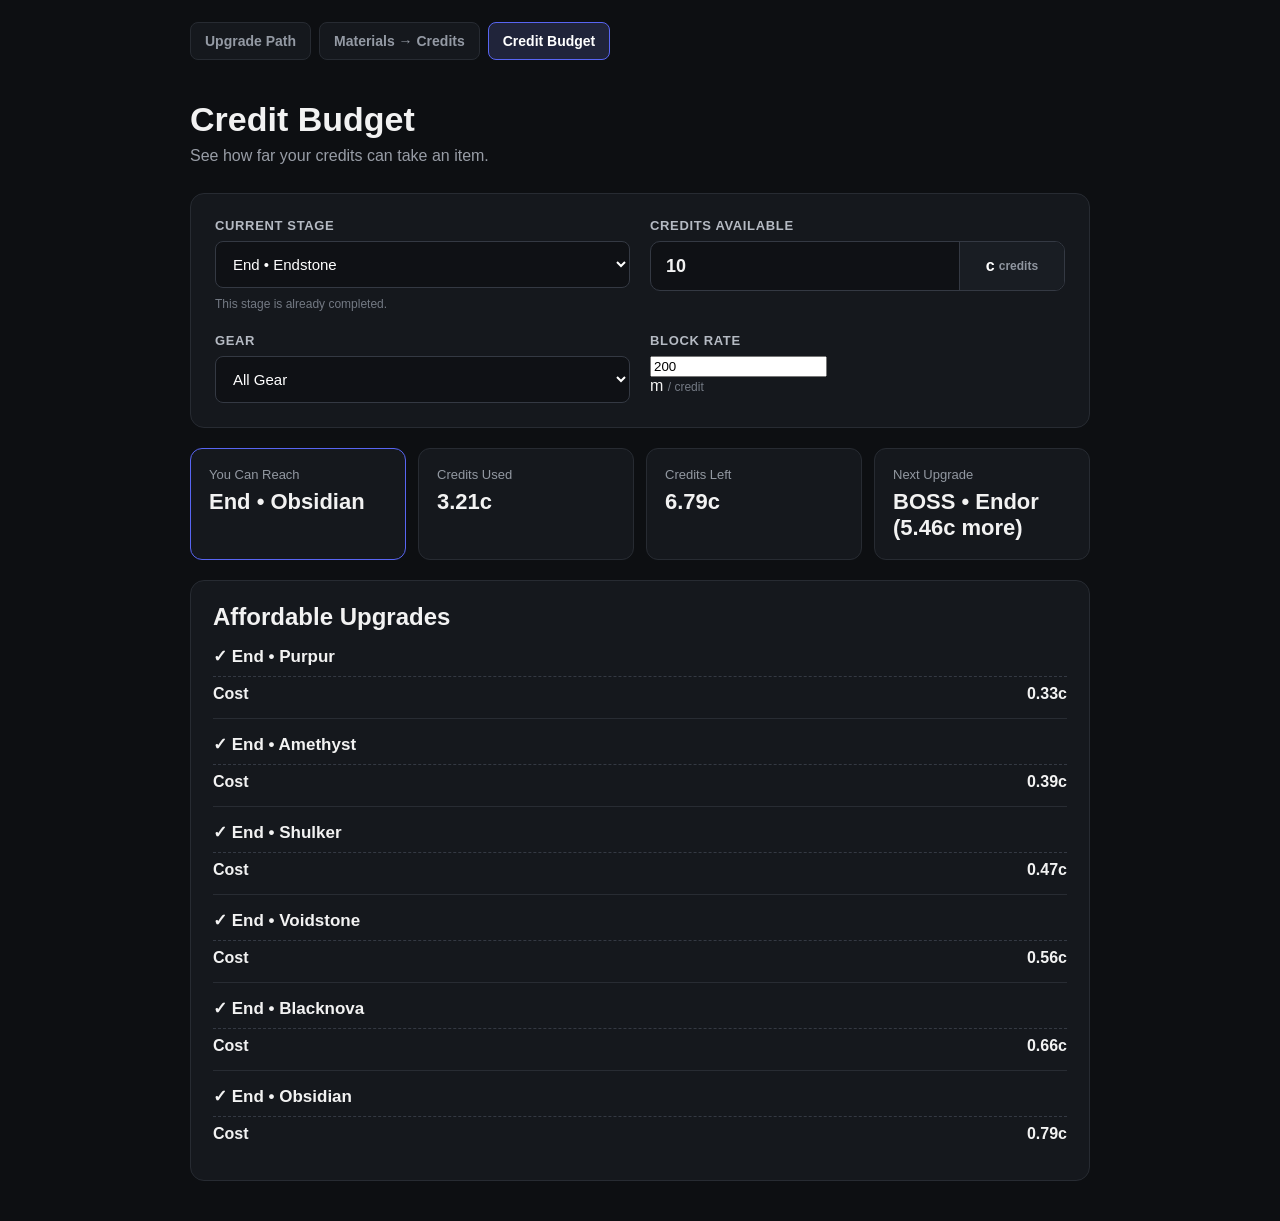
==== budget.html @ 12e3d267 "Update budget.html" ====
<!DOCTYPE html>
<html lang="en">

<head>

    <meta charset="UTF-8">

    <meta
        name="viewport"
        content="width=device-width, initial-scale=1.0"
    >

    <title>Credit Budget Calculator</title>

    <link rel="stylesheet" href="style.css">

</head>

<body>

    <nav class="site-nav">

        <a href="index.html">
            Upgrade Path
        </a>

        <a href="materials.html">
            Materials → Credits
        </a>

        <a href="budget.html" class="active">
            Credit Budget
        </a>

    </nav>

    <main class="container">

        <header>

            <h1>Credit Budget</h1>

            <p>
                See how far your credits can take an item.
            </p>

        </header>

        <section class="calculator">

            <div class="field">

                <label for="budgetCurrentStage">
                    Current Stage
                </label>

                <select id="budgetCurrentStage"></select>

                <small>
                    This stage is already completed.
                </small>

            </div>


<div class="field">

    <label for="creditBudget">
        Credits Available
    </label>

    <div class="rate-control">

        <input
            id="creditBudget"
            type="number"
            value="10"
            min="0"
            step="0.01"
            placeholder="10"
        >

        <div class="rate-unit">
            <strong>c</strong>
            <span>credits</span>
        </div>

    </div>

</div>


            <div class="field">

                <label for="budgetGear">
                    Gear
                </label>

                <select id="budgetGear">

                    <option value="all">
                        All Gear
                    </option>

                    <option value="sword">
                        Sword
                    </option>

                    <option value="pickaxe">
                        Pickaxe
                    </option>

                    <option value="axe">
                        Axe
                    </option>

                    <option value="shovel">
                        Shovel
                    </option>

                    <option value="armor">
                        Armor
                    </option>

                    <option value="charm">
                        Charm
                    </option>

                </select>

            </div>


            <div class="field">

                <label for="budgetBlockRate">
                    Block Rate
                </label>

                <div class="block-rate-input">

                    <input
                        id="budgetBlockRate"
                        type="number"
                        value="200"
                        min="0.01"
                        step="0.01"
                    >

                    <div class="block-rate-unit">

                        <span>m</span>

                        <small>
                            / credit
                        </small>

                    </div>

                </div>

            </div>

        </section>


        <section class="results">

            <div class="result-card total">

                <span>You Can Reach</span>

                <strong id="budgetReach">
                    —
                </strong>

            </div>


            <div class="result-card">

                <span>Credits Used</span>

                <strong id="budgetUsed">
                    0c
                </strong>

            </div>


            <div class="result-card">

                <span>Credits Left</span>

                <strong id="budgetLeft">
                    0c
                </strong>

            </div>


            <div class="result-card">

                <span>Next Upgrade</span>

                <strong id="budgetNext">
                    —
                </strong>

            </div>

        </section>


        <section class="breakdown-section">

            <div class="breakdown-header">

                <h2>Affordable Upgrades</h2>

            </div>

            <div id="budgetBreakdown"></div>

        </section>

    </main>


    <script src="data.js"></script>
    <script src="budget.js"></script>

</body>

</html>
---- style.css ----
* {
    box-sizing: border-box;
}

body {
    margin: 0;
    background: #0d0f12;
    color: #f2f2f2;
    font-family: Arial, Helvetica, sans-serif;
}

.container {
    width: min(900px, calc(100% - 32px));
    margin: 40px auto;
}

header {
    margin-bottom: 28px;
}

h1 {
    margin: 0;
    font-size: 34px;
}

header p {
    color: #989da6;
    margin-top: 8px;
}

.calculator {
    background: #15181d;
    border: 1px solid #272b32;
    border-radius: 14px;

    padding: 24px;

    display: grid;
    grid-template-columns: 1fr 1fr;
    gap: 20px;
}

.field {
    display: flex;
    flex-direction: column;
    gap: 8px;
}

.field label {
    font-size: 13px;
    font-weight: bold;
    color: #b5bac3;
    text-transform: uppercase;
    letter-spacing: .05em;
}

select {
    width: 100%;
    padding: 13px;

    color: white;
    background: #0f1115;

    border: 1px solid #343943;
    border-radius: 8px;

    font-size: 15px;
}

.results {
    margin-top: 20px;

    display: grid;
    grid-template-columns: repeat(4, 1fr);
    gap: 12px;
}

.result-card {
    background: #15181d;
    border: 1px solid #272b32;
    border-radius: 12px;

    padding: 18px;

    display: flex;
    flex-direction: column;
    gap: 7px;
}

.result-card span {
    color: #9298a1;
    font-size: 13px;
}

.result-card strong {
    font-size: 22px;
}

.result-card.total {
    border-color: #5865f2;
}

.breakdown-section {
    margin-top: 20px;

    background: #15181d;
    border: 1px solid #272b32;
    border-radius: 14px;

    padding: 22px;
}

.breakdown-header {
    display: flex;
    justify-content: space-between;
    align-items: center;
}

.breakdown-header h2 {
    margin: 0;
}

button {
    padding: 8px 13px;

    color: white;
    background: #242830;

    border: 1px solid #383e49;
    border-radius: 7px;

    cursor: pointer;
}

.world-title {
    margin-top: 28px;
    margin-bottom: 10px;

    color: #aaa;
    font-size: 13px;

    text-transform: uppercase;
    letter-spacing: .08em;
}

.stage {
    border-top: 1px solid #282c33;
    padding: 15px 0;
}

.stage:first-child {
    border-top: none;
}

.stage-name {
    font-size: 17px;
    font-weight: bold;
}

.stage-type {
    color: #8b919a;
    font-size: 12px;
    margin-top: 3px;
}

.item-row {
    margin-top: 6px;

    display: flex;
    justify-content: space-between;

    color: #bfc3c9;
}

.stage-total {
    margin-top: 9px;
    padding-top: 8px;

    border-top: 1px dashed #343943;

    display: flex;
    justify-content: space-between;

    font-weight: bold;
}

.boss {
    border-left: 3px solid #c76a6a;
    padding-left: 14px;
}

.warning {
    color: #e5b567;
    font-size: 13px;
    margin-top: 7px;
}

@media (max-width: 700px) {

    .calculator {
        grid-template-columns: 1fr;
    }

    .results {
        grid-template-columns: 1fr 1fr;
    }
}

@media (max-width: 450px) {

    .results {
        grid-template-columns: 1fr;
    }
}

.field small {
    color: #737983;
    font-size: 12px;
    line-height: 1.4;
}

.input-unit {
    display: flex;
    align-items: center;

    background: #0f1115;
    border: 1px solid #343943;
    border-radius: 8px;

    overflow: hidden;
}

.input-unit input {
    flex: 1;
    min-width: 0;

    padding: 13px;

    background: transparent;
    color: white;

    border: none;
    outline: none;

    font-size: 15px;
}

.input-unit:focus-within {
    border-color: #5865f2;
}

.input-unit span {
    padding: 0 14px;

    color: #9298a1;
    font-size: 14px;
    font-weight: bold;

    border-left: 1px solid #343943;
}
.site-nav {
    width: min(900px, calc(100% - 32px));
    margin: 22px auto 0;

    display: flex;
    gap: 8px;

    overflow-x: auto;
}

.site-nav a {
    padding: 10px 14px;

    color: #949aa4;
    text-decoration: none;

    background: #15181d;
    border: 1px solid #272b32;
    border-radius: 8px;

    font-size: 14px;
    font-weight: 600;

    white-space: nowrap;

    transition:
        background 0.15s ease,
        color 0.15s ease,
        border-color 0.15s ease;
}

.site-nav a:hover {
    color: #ffffff;
    background: #1c2026;
}

.site-nav a.active {
    color: #ffffff;
    border-color: #5865f2;
    background: #20243a;
}
.normal-input {
    width: 100%;

    padding: 13px 14px;

    color: #f2f2f2;
    background: #0f1115;

    border: 1px solid #343943;
    border-radius: 9px;

    outline: none;

    font-size: 16px;

    transition:
        border-color 0.15s ease,
        box-shadow 0.15s ease;
}

.normal-input:focus {
    border-color: #5865f2;

    box-shadow:
        0 0 0 3px
        rgba(88, 101, 242, 0.12);
}

.quick-results {
    grid-template-columns:
        repeat(2, 1fr);
}

@media (max-width: 600px) {

    .quick-results {
        grid-template-columns: 1fr;
    }

}
/* ---------- POLISHED NUMBER INPUTS ---------- */

.unit-input {
    display: flex;
    align-items: stretch;

    width: 100%;
    min-height: 48px;

    background: #0f1115;
    border: 1px solid #343943;
    border-radius: 10px;

    overflow: hidden;

    transition:
        border-color 0.15s ease,
        box-shadow 0.15s ease;
}

.unit-input:focus-within {
    border-color: #5865f2;

    box-shadow:
        0 0 0 3px rgba(88, 101, 242, 0.12);
}

.unit-input input {
    flex: 1;
    min-width: 0;

    padding: 12px 14px;

    border: none;
    outline: none;

    color: #f2f2f2;
    background: transparent;

    font-size: 17px;
    font-weight: 600;
}

.unit-input input::placeholder {
    color: #555b65;
}

.unit-label {
    display: flex;
    align-items: center;
    justify-content: center;

    min-width: 78px;
    padding: 0 14px;

    background: #191d23;
    border-left: 1px solid #343943;

    color: #9399a3;

    font-size: 13px;
    font-weight: 600;

    white-space: nowrap;
}

.unit-label strong {
    margin-right: 4px;

    color: #f2f2f2;
    font-size: 15px;
}


/* ---------- MULTI GEAR SELECTOR ---------- */

.gear-selector {
    padding: 10px;

    background: #0f1115;
    border: 1px solid #343943;
    border-radius: 10px;
}

.gear-choice-grid {
    display: grid;
    grid-template-columns: repeat(3, 1fr);

    gap: 8px;

    margin-top: 8px;
}

.gear-choice {
    position: relative;

    display: block;

    cursor: pointer;
}

.gear-choice input {
    position: absolute;
    opacity: 0;
    pointer-events: none;
}

.gear-choice span {
    display: flex;
    align-items: center;
    justify-content: center;

    min-height: 40px;
    padding: 9px 10px;

    background: #181b20;
    border: 1px solid #30353d;
    border-radius: 8px;

    color: #a7adb6;

    font-size: 13px;
    font-weight: 600;

    transition:
        color 0.15s ease,
        background 0.15s ease,
        border-color 0.15s ease;
}

.gear-choice input:checked + span {
    color: #ffffff;

    background: #252a45;
    border-color: #5865f2;
}

.gear-choice input:disabled + span {
    color: #555b64;
    background: #13161a;
    border-color: #272b31;

    cursor: not-allowed;
}

.all-choice span {
    width: 100%;
}

@media (max-width: 550px) {

    .gear-choice-grid {
        grid-template-columns: repeat(2, 1fr);
    }

}
.rate-control {
    display: flex;
    align-items: stretch;

    width: 100%;
    min-height: 50px;

    background: #0f1115;
    border: 1px solid #343943;
    border-radius: 10px;

    overflow: hidden;

    transition:
        border-color 0.15s ease,
        box-shadow 0.15s ease;
}

.rate-control:hover {
    border-color: #444a55;
}

.rate-control:focus-within {
    border-color: #5865f2;

    box-shadow:
        0 0 0 3px rgba(88, 101, 242, 0.12);
}

.rate-control input {
    flex: 1;
    min-width: 0;

    padding: 12px 15px;

    border: none;
    outline: none;

    background: transparent;
    color: #f2f2f2;

    font-size: 18px;
    font-weight: 600;
}

.rate-unit {
    display: flex;
    align-items: center;
    justify-content: center;
    gap: 4px;

    min-width: 105px;
    padding: 0 14px;

    background: #191d23;
    border-left: 1px solid #343943;

    white-space: nowrap;
}

.rate-unit strong {
    color: #ffffff;
    font-size: 16px;
    font-weight: 700;
}

.rate-unit span {
    color: #8f959f;
    font-size: 12px;
    font-weight: 600;
}
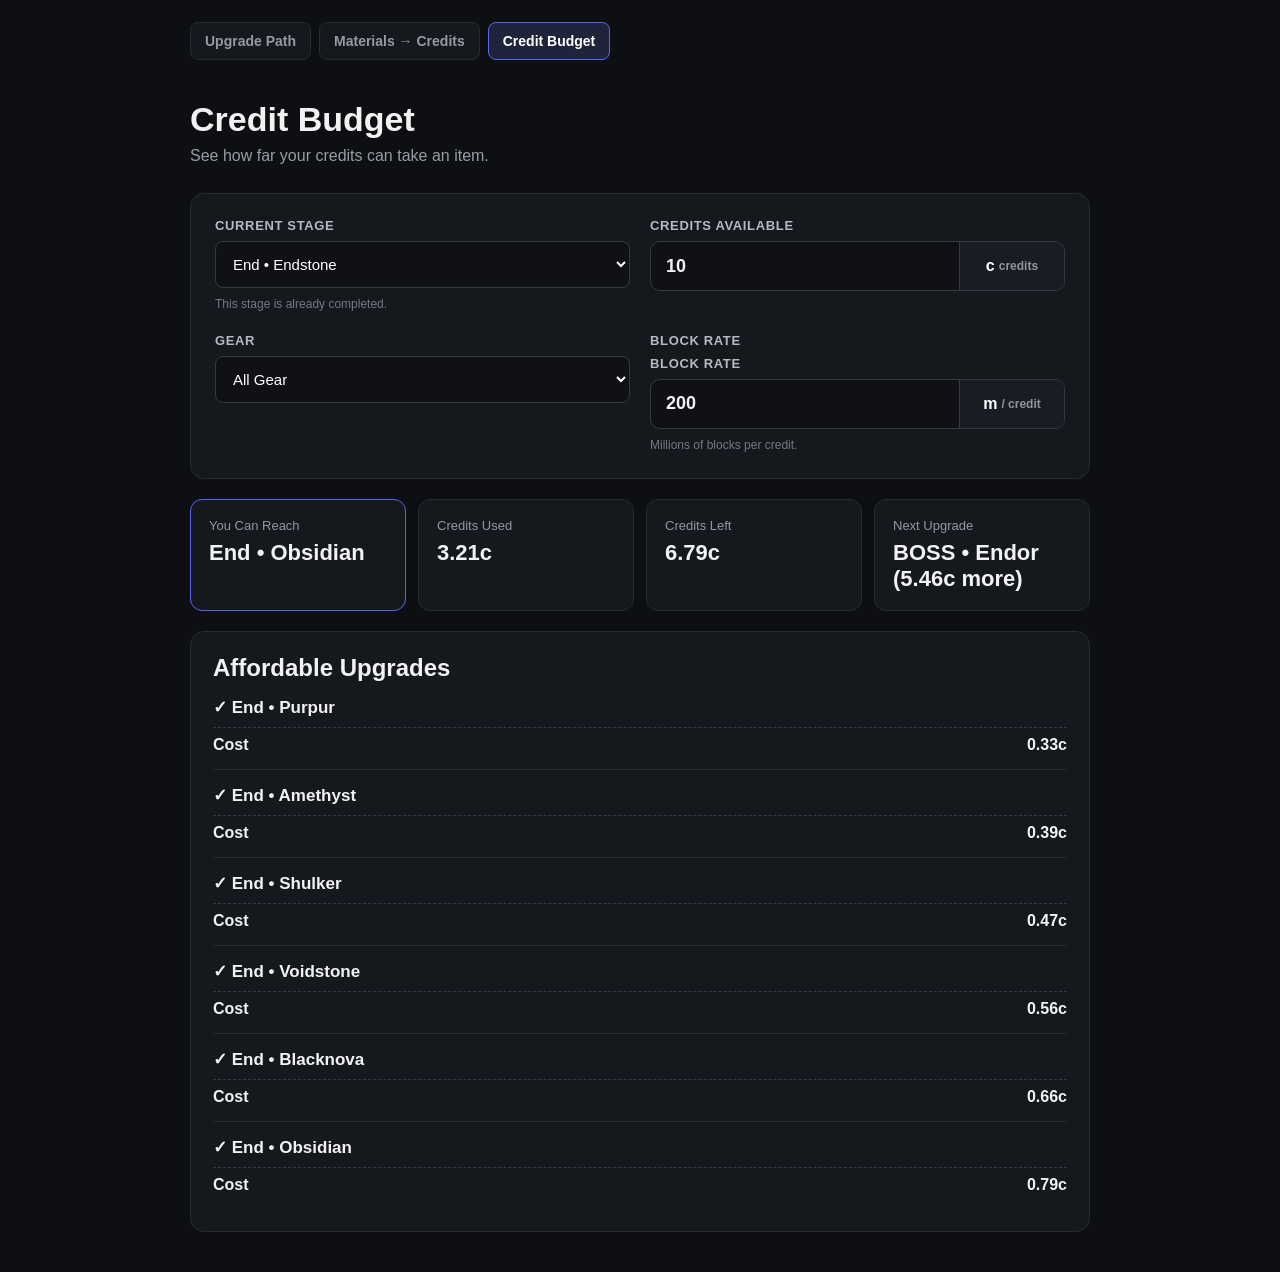
==== commit 1c034d78: "Update budget.html" ====
--- a/budget.html
+++ b/budget.html
@@ -138,28 +138,36 @@
                 </label>
 
                 <div class="block-rate-input">
-
-                    <input
-                        id="budgetBlockRate"
-                        type="number"
-                        value="200"
-                        min="0.01"
-                        step="0.01"
-                    >
-
-                    <div class="block-rate-unit">
-
-                        <span>m</span>
-
-                        <small>
-                            / credit
-                        </small>
-
-                    </div>
-
-                </div>
-
-            </div>
+<div class="field">
+
+    <label for="budgetBlockRate">
+        Block Rate
+    </label>
+
+    <div class="rate-control">
+
+        <input
+            id="budgetBlockRate"
+            type="number"
+            value="200"
+            min="0.01"
+            step="0.01"
+            placeholder="200"
+        >
+
+        <div class="rate-unit">
+            <strong>m</strong>
+            <span>/ credit</span>
+        </div>
+
+    </div>
+
+    <small>
+        Millions of blocks per credit.
+    </small>
+
+</div>
+
 
         </section>
 
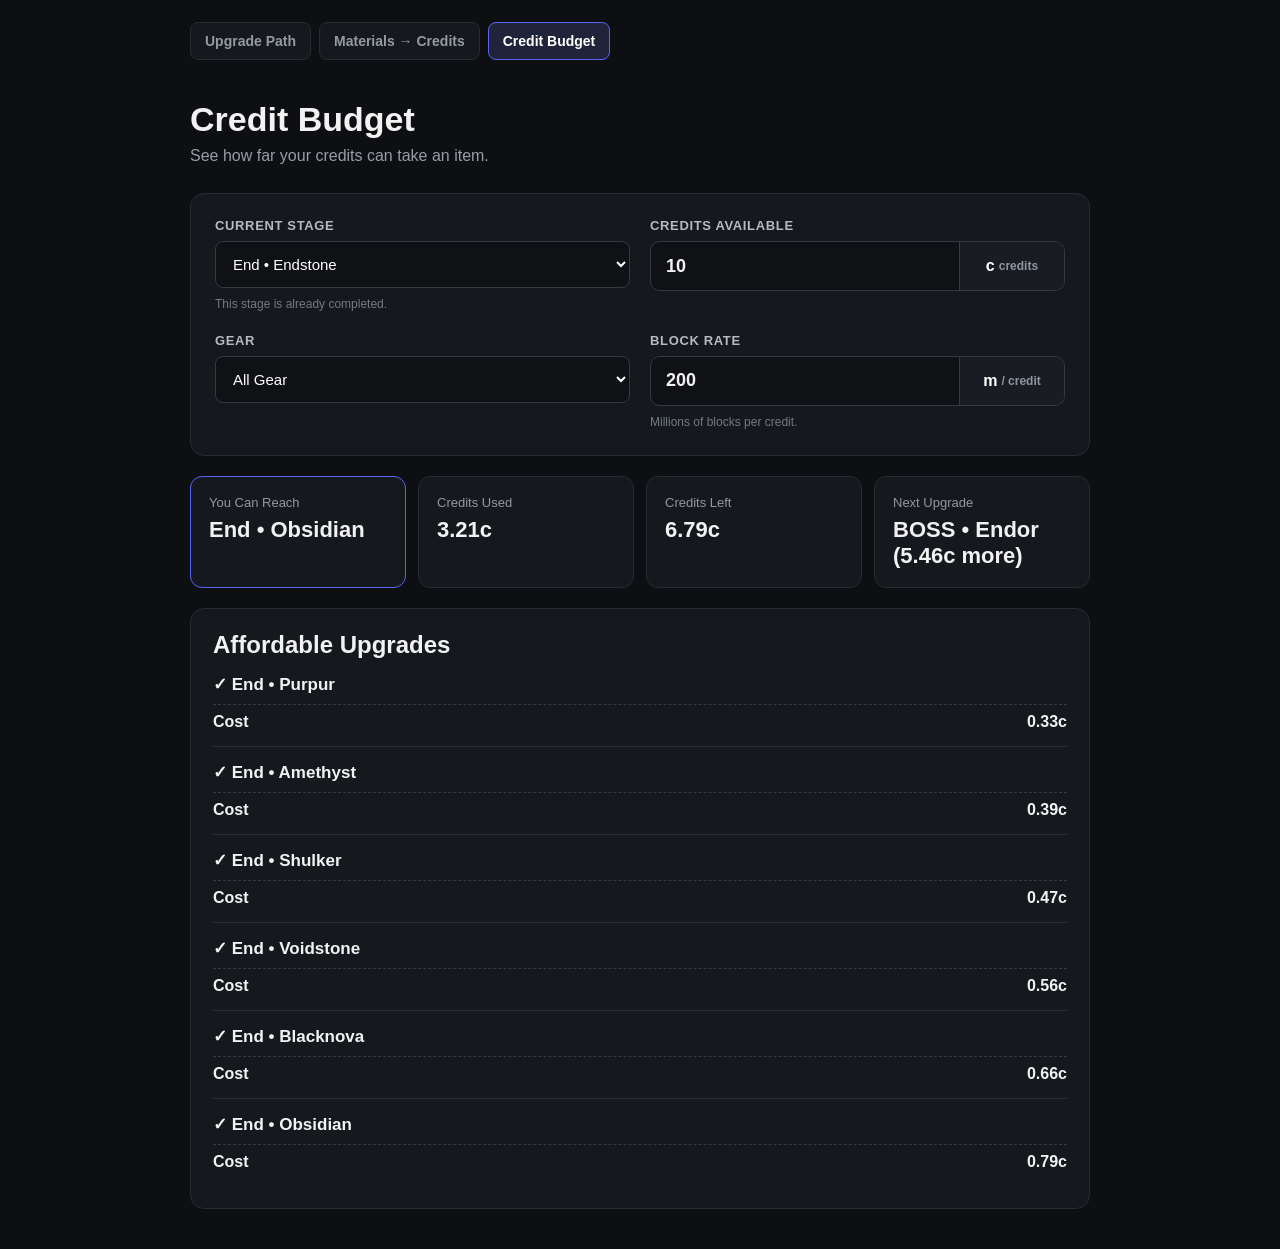
==== commit 76086543: "Update budget.html" ====
--- a/budget.html
+++ b/budget.html
@@ -2,7 +2,6 @@
 <html lang="en">
 
 <head>
-
     <meta charset="UTF-8">
 
     <meta
@@ -12,8 +11,7 @@
 
     <title>Credit Budget Calculator</title>
 
-    <link rel="stylesheet" href="style.css">
-
+    <link rel="stylesheet" href="style.css?v=4">
 </head>
 
 <body>
@@ -46,6 +44,7 @@
 
         </header>
 
+
         <section class="calculator">
 
             <div class="field">
@@ -63,31 +62,31 @@
             </div>
 
 
-<div class="field">
-
-    <label for="creditBudget">
-        Credits Available
-    </label>
-
-    <div class="rate-control">
-
-        <input
-            id="creditBudget"
-            type="number"
-            value="10"
-            min="0"
-            step="0.01"
-            placeholder="10"
-        >
-
-        <div class="rate-unit">
-            <strong>c</strong>
-            <span>credits</span>
-        </div>
-
-    </div>
-
-</div>
+            <div class="field">
+
+                <label for="creditBudget">
+                    Credits Available
+                </label>
+
+                <div class="rate-control">
+
+                    <input
+                        id="creditBudget"
+                        type="number"
+                        value="10"
+                        min="0"
+                        step="0.01"
+                        placeholder="10"
+                    >
+
+                    <div class="rate-unit">
+                        <strong>c</strong>
+                        <span>credits</span>
+                    </div>
+
+                </div>
+
+            </div>
 
 
             <div class="field">
@@ -137,37 +136,29 @@
                     Block Rate
                 </label>
 
-                <div class="block-rate-input">
-<div class="field">
-
-    <label for="budgetBlockRate">
-        Block Rate
-    </label>
-
-    <div class="rate-control">
-
-        <input
-            id="budgetBlockRate"
-            type="number"
-            value="200"
-            min="0.01"
-            step="0.01"
-            placeholder="200"
-        >
-
-        <div class="rate-unit">
-            <strong>m</strong>
-            <span>/ credit</span>
-        </div>
-
-    </div>
-
-    <small>
-        Millions of blocks per credit.
-    </small>
-
-</div>
-
+                <div class="rate-control">
+
+                    <input
+                        id="budgetBlockRate"
+                        type="number"
+                        value="200"
+                        min="0.01"
+                        step="0.01"
+                        placeholder="200"
+                    >
+
+                    <div class="rate-unit">
+                        <strong>m</strong>
+                        <span>/ credit</span>
+                    </div>
+
+                </div>
+
+                <small>
+                    Millions of blocks per credit.
+                </small>
+
+            </div>
 
         </section>
 
@@ -176,7 +167,9 @@
 
             <div class="result-card total">
 
-                <span>You Can Reach</span>
+                <span>
+                    You Can Reach
+                </span>
 
                 <strong id="budgetReach">
                     —
@@ -187,7 +180,9 @@
 
             <div class="result-card">
 
-                <span>Credits Used</span>
+                <span>
+                    Credits Used
+                </span>
 
                 <strong id="budgetUsed">
                     0c
@@ -198,7 +193,9 @@
 
             <div class="result-card">
 
-                <span>Credits Left</span>
+                <span>
+                    Credits Left
+                </span>
 
                 <strong id="budgetLeft">
                     0c
@@ -209,7 +206,9 @@
 
             <div class="result-card">
 
-                <span>Next Upgrade</span>
+                <span>
+                    Next Upgrade
+                </span>
 
                 <strong id="budgetNext">
                     —
@@ -224,7 +223,9 @@
 
             <div class="breakdown-header">
 
-                <h2>Affordable Upgrades</h2>
+                <h2>
+                    Affordable Upgrades
+                </h2>
 
             </div>
 
@@ -235,8 +236,8 @@
     </main>
 
 
-    <script src="data.js"></script>
-    <script src="budget.js"></script>
+    <script src="data.js?v=2"></script>
+    <script src="budget.js?v=2"></script>
 
 </body>
 
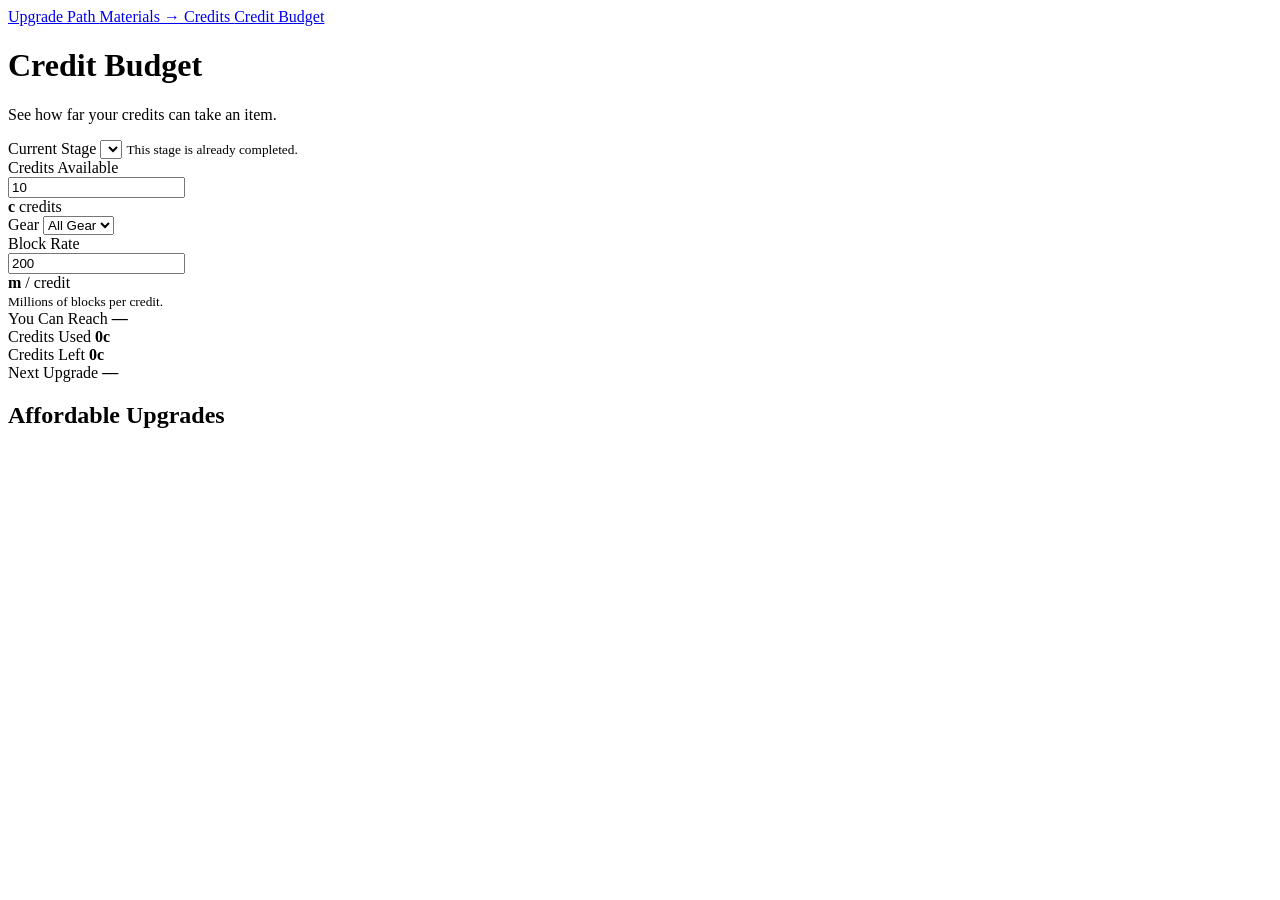
==== commit 5bb1c91f: "Update budget.html" ====
--- a/budget.html
+++ b/budget.html
@@ -11,7 +11,7 @@
 
     <title>Credit Budget Calculator</title>
 
-    <link rel="stylesheet" href="style.css?v=4">
+<script src="budget.js?v=3"></script>
 </head>
 
 <body>
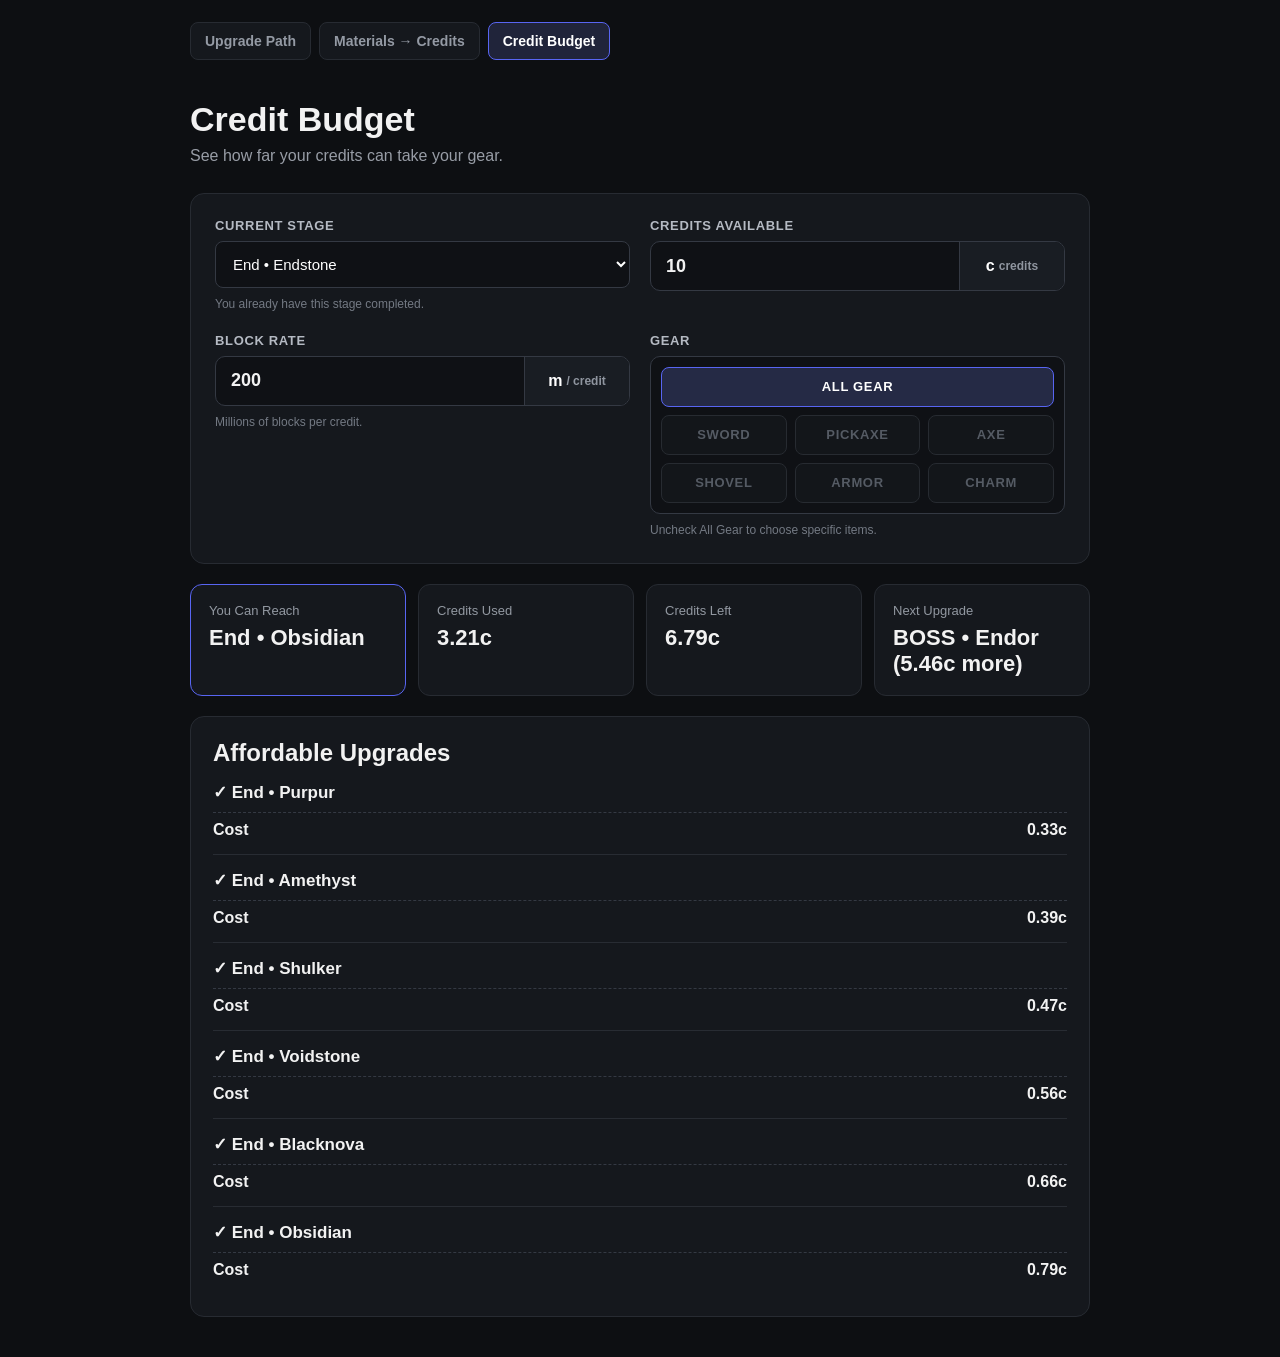
==== commit f5e1ee64: "Update budget.html" ====
--- a/budget.html
+++ b/budget.html
@@ -11,7 +11,7 @@
 
     <title>Credit Budget Calculator</title>
 
-<script src="budget.js?v=3"></script>
+    <link rel="stylesheet" href="style.css?v=6">
 </head>
 
 <body>
@@ -32,6 +32,7 @@
 
     </nav>
 
+
     <main class="container">
 
         <header>
@@ -39,13 +40,14 @@
             <h1>Credit Budget</h1>
 
             <p>
-                See how far your credits can take an item.
+                See how far your credits can take your gear.
             </p>
 
         </header>
 
 
         <section class="calculator">
+
 
             <div class="field">
 
@@ -56,7 +58,7 @@
                 <select id="budgetCurrentStage"></select>
 
                 <small>
-                    This stage is already completed.
+                    You already have this stage completed.
                 </small>
 
             </div>
@@ -91,47 +93,6 @@
 
             <div class="field">
 
-                <label for="budgetGear">
-                    Gear
-                </label>
-
-                <select id="budgetGear">
-
-                    <option value="all">
-                        All Gear
-                    </option>
-
-                    <option value="sword">
-                        Sword
-                    </option>
-
-                    <option value="pickaxe">
-                        Pickaxe
-                    </option>
-
-                    <option value="axe">
-                        Axe
-                    </option>
-
-                    <option value="shovel">
-                        Shovel
-                    </option>
-
-                    <option value="armor">
-                        Armor
-                    </option>
-
-                    <option value="charm">
-                        Charm
-                    </option>
-
-                </select>
-
-            </div>
-
-
-            <div class="field">
-
                 <label for="budgetBlockRate">
                     Block Rate
                 </label>
@@ -160,6 +121,111 @@
 
             </div>
 
+
+            <div class="field gear-field">
+
+                <label>
+                    Gear
+                </label>
+
+                <div
+                    class="gear-selector"
+                    id="budgetGearSelector"
+                >
+
+                    <label class="gear-choice all-choice">
+
+                        <input
+                            type="checkbox"
+                            id="budgetGearAll"
+                            checked
+                        >
+
+                        <span>
+                            All Gear
+                        </span>
+
+                    </label>
+
+
+                    <div class="gear-choice-grid">
+
+                        <label class="gear-choice">
+                            <input
+                                type="checkbox"
+                                class="budget-gear-checkbox"
+                                value="sword"
+                                disabled
+                            >
+                            <span>Sword</span>
+                        </label>
+
+
+                        <label class="gear-choice">
+                            <input
+                                type="checkbox"
+                                class="budget-gear-checkbox"
+                                value="pickaxe"
+                                disabled
+                            >
+                            <span>Pickaxe</span>
+                        </label>
+
+
+                        <label class="gear-choice">
+                            <input
+                                type="checkbox"
+                                class="budget-gear-checkbox"
+                                value="axe"
+                                disabled
+                            >
+                            <span>Axe</span>
+                        </label>
+
+
+                        <label class="gear-choice">
+                            <input
+                                type="checkbox"
+                                class="budget-gear-checkbox"
+                                value="shovel"
+                                disabled
+                            >
+                            <span>Shovel</span>
+                        </label>
+
+
+                        <label class="gear-choice">
+                            <input
+                                type="checkbox"
+                                class="budget-gear-checkbox"
+                                value="armor"
+                                disabled
+                            >
+                            <span>Armor</span>
+                        </label>
+
+
+                        <label class="gear-choice">
+                            <input
+                                type="checkbox"
+                                class="budget-gear-checkbox"
+                                value="charm"
+                                disabled
+                            >
+                            <span>Charm</span>
+                        </label>
+
+                    </div>
+
+                </div>
+
+                <small>
+                    Uncheck All Gear to choose specific items.
+                </small>
+
+            </div>
+
+
         </section>
 
 
@@ -236,8 +302,8 @@
     </main>
 
 
-    <script src="data.js?v=2"></script>
-    <script src="budget.js?v=2"></script>
+    <script src="data.js?v=3"></script>
+    <script src="budget.js?v=4"></script>
 
 </body>
 
--- a/style.css
+++ b/style.css
@@ -0,0 +1,568 @@
+* {
+    box-sizing: border-box;
+}
+
+body {
+    margin: 0;
+    background: #0d0f12;
+    color: #f2f2f2;
+    font-family: Arial, Helvetica, sans-serif;
+}
+
+.container {
+    width: min(900px, calc(100% - 32px));
+    margin: 40px auto;
+}
+
+header {
+    margin-bottom: 28px;
+}
+
+h1 {
+    margin: 0;
+    font-size: 34px;
+}
+
+header p {
+    color: #989da6;
+    margin-top: 8px;
+}
+
+.calculator {
+    background: #15181d;
+    border: 1px solid #272b32;
+    border-radius: 14px;
+
+    padding: 24px;
+
+    display: grid;
+    grid-template-columns: 1fr 1fr;
+    gap: 20px;
+}
+
+.field {
+    display: flex;
+    flex-direction: column;
+    gap: 8px;
+}
+
+.field label {
+    font-size: 13px;
+    font-weight: bold;
+    color: #b5bac3;
+    text-transform: uppercase;
+    letter-spacing: .05em;
+}
+
+select {
+    width: 100%;
+    padding: 13px;
+
+    color: white;
+    background: #0f1115;
+
+    border: 1px solid #343943;
+    border-radius: 8px;
+
+    font-size: 15px;
+}
+
+.results {
+    margin-top: 20px;
+
+    display: grid;
+    grid-template-columns: repeat(4, 1fr);
+    gap: 12px;
+}
+
+.result-card {
+    background: #15181d;
+    border: 1px solid #272b32;
+    border-radius: 12px;
+
+    padding: 18px;
+
+    display: flex;
+    flex-direction: column;
+    gap: 7px;
+}
+
+.result-card span {
+    color: #9298a1;
+    font-size: 13px;
+}
+
+.result-card strong {
+    font-size: 22px;
+}
+
+.result-card.total {
+    border-color: #5865f2;
+}
+
+.breakdown-section {
+    margin-top: 20px;
+
+    background: #15181d;
+    border: 1px solid #272b32;
+    border-radius: 14px;
+
+    padding: 22px;
+}
+
+.breakdown-header {
+    display: flex;
+    justify-content: space-between;
+    align-items: center;
+}
+
+.breakdown-header h2 {
+    margin: 0;
+}
+
+button {
+    padding: 8px 13px;
+
+    color: white;
+    background: #242830;
+
+    border: 1px solid #383e49;
+    border-radius: 7px;
+
+    cursor: pointer;
+}
+
+.world-title {
+    margin-top: 28px;
+    margin-bottom: 10px;
+
+    color: #aaa;
+    font-size: 13px;
+
+    text-transform: uppercase;
+    letter-spacing: .08em;
+}
+
+.stage {
+    border-top: 1px solid #282c33;
+    padding: 15px 0;
+}
+
+.stage:first-child {
+    border-top: none;
+}
+
+.stage-name {
+    font-size: 17px;
+    font-weight: bold;
+}
+
+.stage-type {
+    color: #8b919a;
+    font-size: 12px;
+    margin-top: 3px;
+}
+
+.item-row {
+    margin-top: 6px;
+
+    display: flex;
+    justify-content: space-between;
+
+    color: #bfc3c9;
+}
+
+.stage-total {
+    margin-top: 9px;
+    padding-top: 8px;
+
+    border-top: 1px dashed #343943;
+
+    display: flex;
+    justify-content: space-between;
+
+    font-weight: bold;
+}
+
+.boss {
+    border-left: 3px solid #c76a6a;
+    padding-left: 14px;
+}
+
+.warning {
+    color: #e5b567;
+    font-size: 13px;
+    margin-top: 7px;
+}
+
+@media (max-width: 700px) {
+
+    .calculator {
+        grid-template-columns: 1fr;
+    }
+
+    .results {
+        grid-template-columns: 1fr 1fr;
+    }
+}
+
+@media (max-width: 450px) {
+
+    .results {
+        grid-template-columns: 1fr;
+    }
+}
+
+.field small {
+    color: #737983;
+    font-size: 12px;
+    line-height: 1.4;
+}
+
+.input-unit {
+    display: flex;
+    align-items: center;
+
+    background: #0f1115;
+    border: 1px solid #343943;
+    border-radius: 8px;
+
+    overflow: hidden;
+}
+
+.input-unit input {
+    flex: 1;
+    min-width: 0;
+
+    padding: 13px;
+
+    background: transparent;
+    color: white;
+
+    border: none;
+    outline: none;
+
+    font-size: 15px;
+}
+
+.input-unit:focus-within {
+    border-color: #5865f2;
+}
+
+.input-unit span {
+    padding: 0 14px;
+
+    color: #9298a1;
+    font-size: 14px;
+    font-weight: bold;
+
+    border-left: 1px solid #343943;
+}
+.site-nav {
+    width: min(900px, calc(100% - 32px));
+    margin: 22px auto 0;
+
+    display: flex;
+    gap: 8px;
+
+    overflow-x: auto;
+}
+
+.site-nav a {
+    padding: 10px 14px;
+
+    color: #949aa4;
+    text-decoration: none;
+
+    background: #15181d;
+    border: 1px solid #272b32;
+    border-radius: 8px;
+
+    font-size: 14px;
+    font-weight: 600;
+
+    white-space: nowrap;
+
+    transition:
+        background 0.15s ease,
+        color 0.15s ease,
+        border-color 0.15s ease;
+}
+
+.site-nav a:hover {
+    color: #ffffff;
+    background: #1c2026;
+}
+
+.site-nav a.active {
+    color: #ffffff;
+    border-color: #5865f2;
+    background: #20243a;
+}
+.normal-input {
+    width: 100%;
+
+    padding: 13px 14px;
+
+    color: #f2f2f2;
+    background: #0f1115;
+
+    border: 1px solid #343943;
+    border-radius: 9px;
+
+    outline: none;
+
+    font-size: 16px;
+
+    transition:
+        border-color 0.15s ease,
+        box-shadow 0.15s ease;
+}
+
+.normal-input:focus {
+    border-color: #5865f2;
+
+    box-shadow:
+        0 0 0 3px
+        rgba(88, 101, 242, 0.12);
+}
+
+.quick-results {
+    grid-template-columns:
+        repeat(2, 1fr);
+}
+
+@media (max-width: 600px) {
+
+    .quick-results {
+        grid-template-columns: 1fr;
+    }
+
+}
+/* ---------- POLISHED NUMBER INPUTS ---------- */
+
+.unit-input {
+    display: flex;
+    align-items: stretch;
+
+    width: 100%;
+    min-height: 48px;
+
+    background: #0f1115;
+    border: 1px solid #343943;
+    border-radius: 10px;
+
+    overflow: hidden;
+
+    transition:
+        border-color 0.15s ease,
+        box-shadow 0.15s ease;
+}
+
+.unit-input:focus-within {
+    border-color: #5865f2;
+
+    box-shadow:
+        0 0 0 3px rgba(88, 101, 242, 0.12);
+}
+
+.unit-input input {
+    flex: 1;
+    min-width: 0;
+
+    padding: 12px 14px;
+
+    border: none;
+    outline: none;
+
+    color: #f2f2f2;
+    background: transparent;
+
+    font-size: 17px;
+    font-weight: 600;
+}
+
+.unit-input input::placeholder {
+    color: #555b65;
+}
+
+.unit-label {
+    display: flex;
+    align-items: center;
+    justify-content: center;
+
+    min-width: 78px;
+    padding: 0 14px;
+
+    background: #191d23;
+    border-left: 1px solid #343943;
+
+    color: #9399a3;
+
+    font-size: 13px;
+    font-weight: 600;
+
+    white-space: nowrap;
+}
+
+.unit-label strong {
+    margin-right: 4px;
+
+    color: #f2f2f2;
+    font-size: 15px;
+}
+
+
+/* ---------- MULTI GEAR SELECTOR ---------- */
+
+.gear-selector {
+    padding: 10px;
+
+    background: #0f1115;
+    border: 1px solid #343943;
+    border-radius: 10px;
+}
+
+.gear-choice-grid {
+    display: grid;
+    grid-template-columns: repeat(3, 1fr);
+
+    gap: 8px;
+
+    margin-top: 8px;
+}
+
+.gear-choice {
+    position: relative;
+
+    display: block;
+
+    cursor: pointer;
+}
+
+.gear-choice input {
+    position: absolute;
+    opacity: 0;
+    pointer-events: none;
+}
+
+.gear-choice span {
+    display: flex;
+    align-items: center;
+    justify-content: center;
+
+    min-height: 40px;
+    padding: 9px 10px;
+
+    background: #181b20;
+    border: 1px solid #30353d;
+    border-radius: 8px;
+
+    color: #a7adb6;
+
+    font-size: 13px;
+    font-weight: 600;
+
+    transition:
+        color 0.15s ease,
+        background 0.15s ease,
+        border-color 0.15s ease;
+}
+
+.gear-choice input:checked + span {
+    color: #ffffff;
+
+    background: #252a45;
+    border-color: #5865f2;
+}
+
+.gear-choice input:disabled + span {
+    color: #555b64;
+    background: #13161a;
+    border-color: #272b31;
+
+    cursor: not-allowed;
+}
+
+.all-choice span {
+    width: 100%;
+}
+
+@media (max-width: 550px) {
+
+    .gear-choice-grid {
+        grid-template-columns: repeat(2, 1fr);
+    }
+
+}
+.rate-control {
+    display: flex;
+    align-items: stretch;
+
+    width: 100%;
+    min-height: 50px;
+
+    background: #0f1115;
+    border: 1px solid #343943;
+    border-radius: 10px;
+
+    overflow: hidden;
+
+    transition:
+        border-color 0.15s ease,
+        box-shadow 0.15s ease;
+}
+
+.rate-control:hover {
+    border-color: #444a55;
+}
+
+.rate-control:focus-within {
+    border-color: #5865f2;
+
+    box-shadow:
+        0 0 0 3px rgba(88, 101, 242, 0.12);
+}
+
+.rate-control input {
+    flex: 1;
+    min-width: 0;
+
+    padding: 12px 15px;
+
+    border: none;
+    outline: none;
+
+    background: transparent;
+    color: #f2f2f2;
+
+    font-size: 18px;
+    font-weight: 600;
+}
+
+.rate-unit {
+    display: flex;
+    align-items: center;
+    justify-content: center;
+    gap: 4px;
+
+    min-width: 105px;
+    padding: 0 14px;
+
+    background: #191d23;
+    border-left: 1px solid #343943;
+
+    white-space: nowrap;
+}
+
+.rate-unit strong {
+    color: #ffffff;
+    font-size: 16px;
+    font-weight: 700;
+}
+
+.rate-unit span {
+    color: #8f959f;
+    font-size: 12px;
+    font-weight: 600;
+}
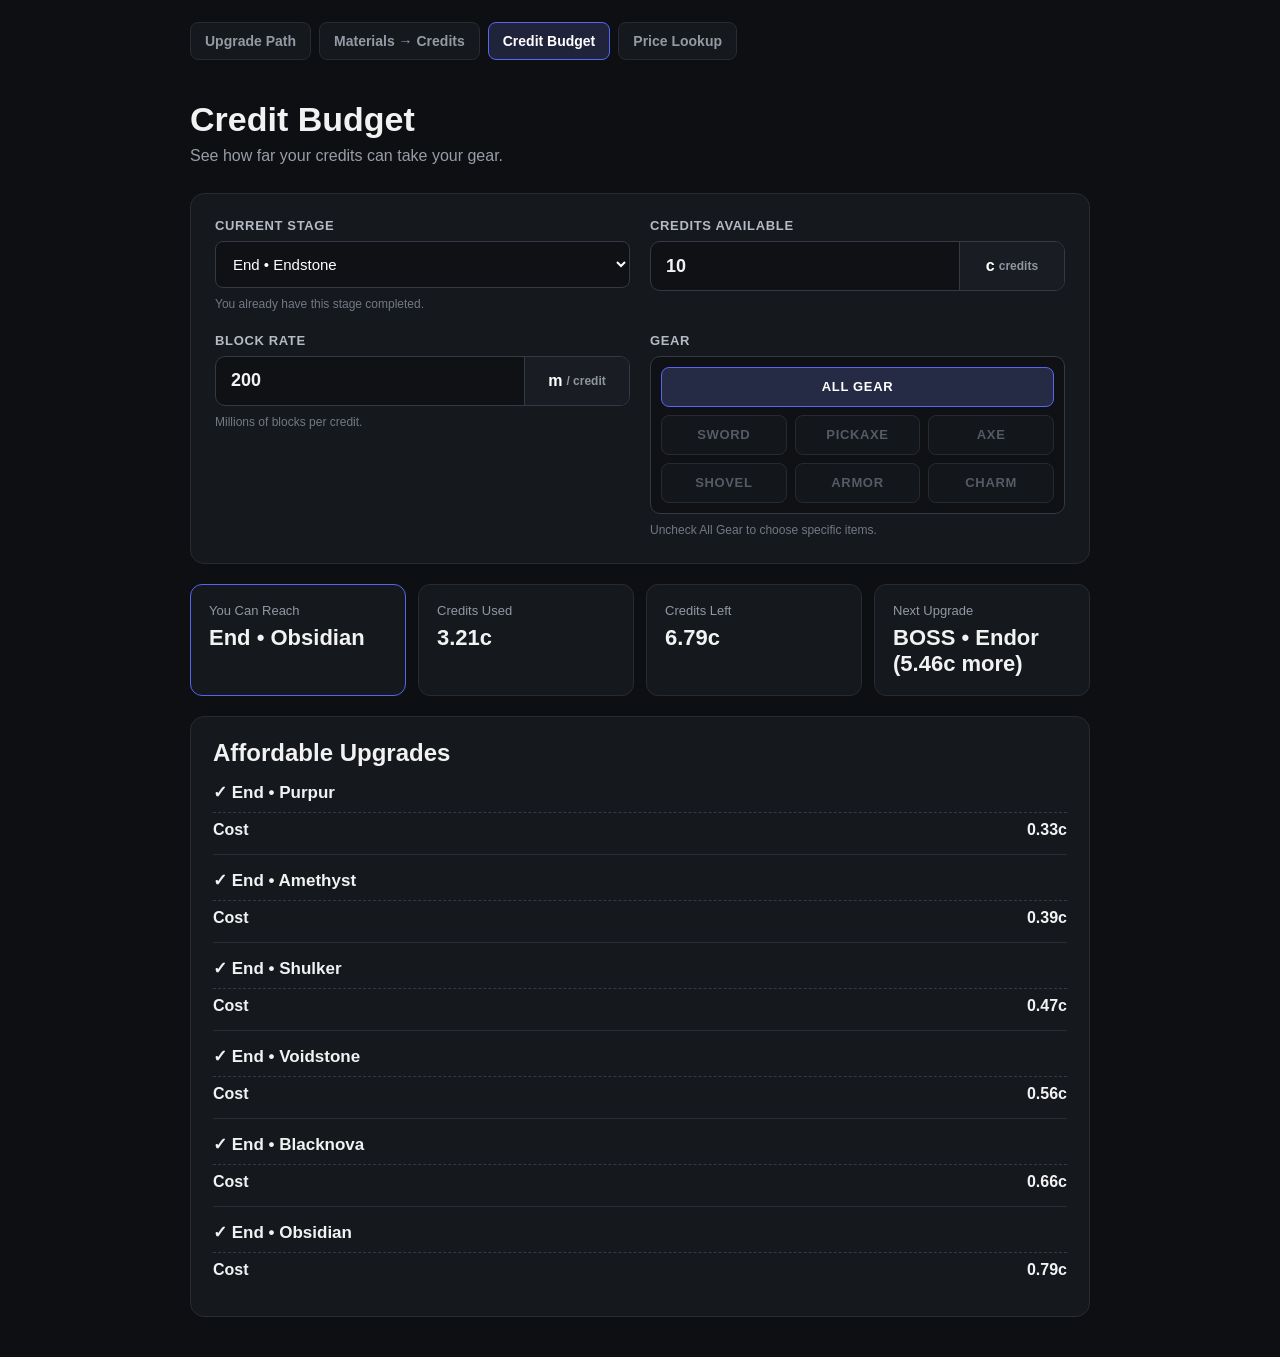
==== commit 15557726: "Update budget.html" ====
--- a/budget.html
+++ b/budget.html
@@ -29,7 +29,9 @@
         <a href="budget.html" class="active">
             Credit Budget
         </a>
-
+        <a href="prices.html">
+        Price Lookup
+</a>
     </nav>
 
 
--- a/style.css
+++ b/style.css
@@ -566,3 +566,177 @@
     font-size: 12px;
     font-weight: 600;
 }
+/* ---------- PRICE LOOKUP ---------- */
+
+.price-search-wrap {
+    position: relative;
+}
+
+.price-results {
+    margin-top: 20px;
+
+    display: flex;
+    flex-direction: column;
+
+    gap: 9px;
+}
+
+.price-card {
+    display: flex;
+    align-items: center;
+    justify-content: space-between;
+
+    gap: 16px;
+
+    padding: 16px 18px;
+
+    background: #15181d;
+
+    border: 1px solid #272b32;
+    border-radius: 11px;
+
+    transition:
+        background 0.15s ease,
+        border-color 0.15s ease;
+}
+
+.price-card:hover {
+    background: #191d22;
+    border-color: #373c45;
+}
+
+.price-info {
+    display: flex;
+    flex-direction: column;
+
+    gap: 4px;
+
+    min-width: 0;
+}
+
+.price-name {
+    color: #f2f2f2;
+
+    font-size: 16px;
+    font-weight: 700;
+}
+
+.price-category {
+    color: #7f858f;
+
+    font-size: 12px;
+}
+
+.price-value {
+    flex-shrink: 0;
+
+    min-width: 66px;
+
+    padding: 7px 10px;
+
+    text-align: center;
+
+    color: #ffffff;
+    background: #252a45;
+
+    border: 1px solid #5865f2;
+    border-radius: 7px;
+
+    font-size: 14px;
+    font-weight: 700;
+}
+
+.price-tbd {
+    color: #e5b567;
+    background: #211e17;
+    border-color: #5d5031;
+}
+
+
+/* ---------- AUTOCOMPLETE ---------- */
+
+.price-suggestions {
+    position: absolute;
+
+    top: calc(100% + 6px);
+    left: 0;
+    right: 0;
+
+    display: none;
+
+    padding: 6px;
+
+    background: #15181d;
+
+    border: 1px solid #343943;
+    border-radius: 10px;
+
+    box-shadow:
+        0 10px 30px rgba(0, 0, 0, 0.35);
+
+    z-index: 100;
+}
+
+.price-suggestions.show {
+    display: block;
+}
+
+.price-suggestion {
+    width: 100%;
+
+    display: flex;
+    align-items: center;
+    justify-content: space-between;
+
+    gap: 14px;
+
+    padding: 10px 11px;
+
+    background: transparent;
+    color: #d9dce1;
+
+    border: none;
+    border-radius: 7px;
+
+    text-align: left;
+
+    cursor: pointer;
+}
+
+.price-suggestion:hover {
+    background: #20242b;
+}
+
+.price-suggestion span {
+    overflow: hidden;
+
+    font-size: 14px;
+    font-weight: 600;
+
+    text-overflow: ellipsis;
+    white-space: nowrap;
+}
+
+.price-suggestion strong {
+    flex-shrink: 0;
+
+    color: #9da3ad;
+
+    font-size: 12px;
+    font-weight: 700;
+}
+
+
+/* ---------- MOBILE ---------- */
+
+@media (max-width: 500px) {
+
+    .price-card {
+        padding: 14px;
+    }
+
+    .price-name {
+        font-size: 14px;
+    }
+
+}
